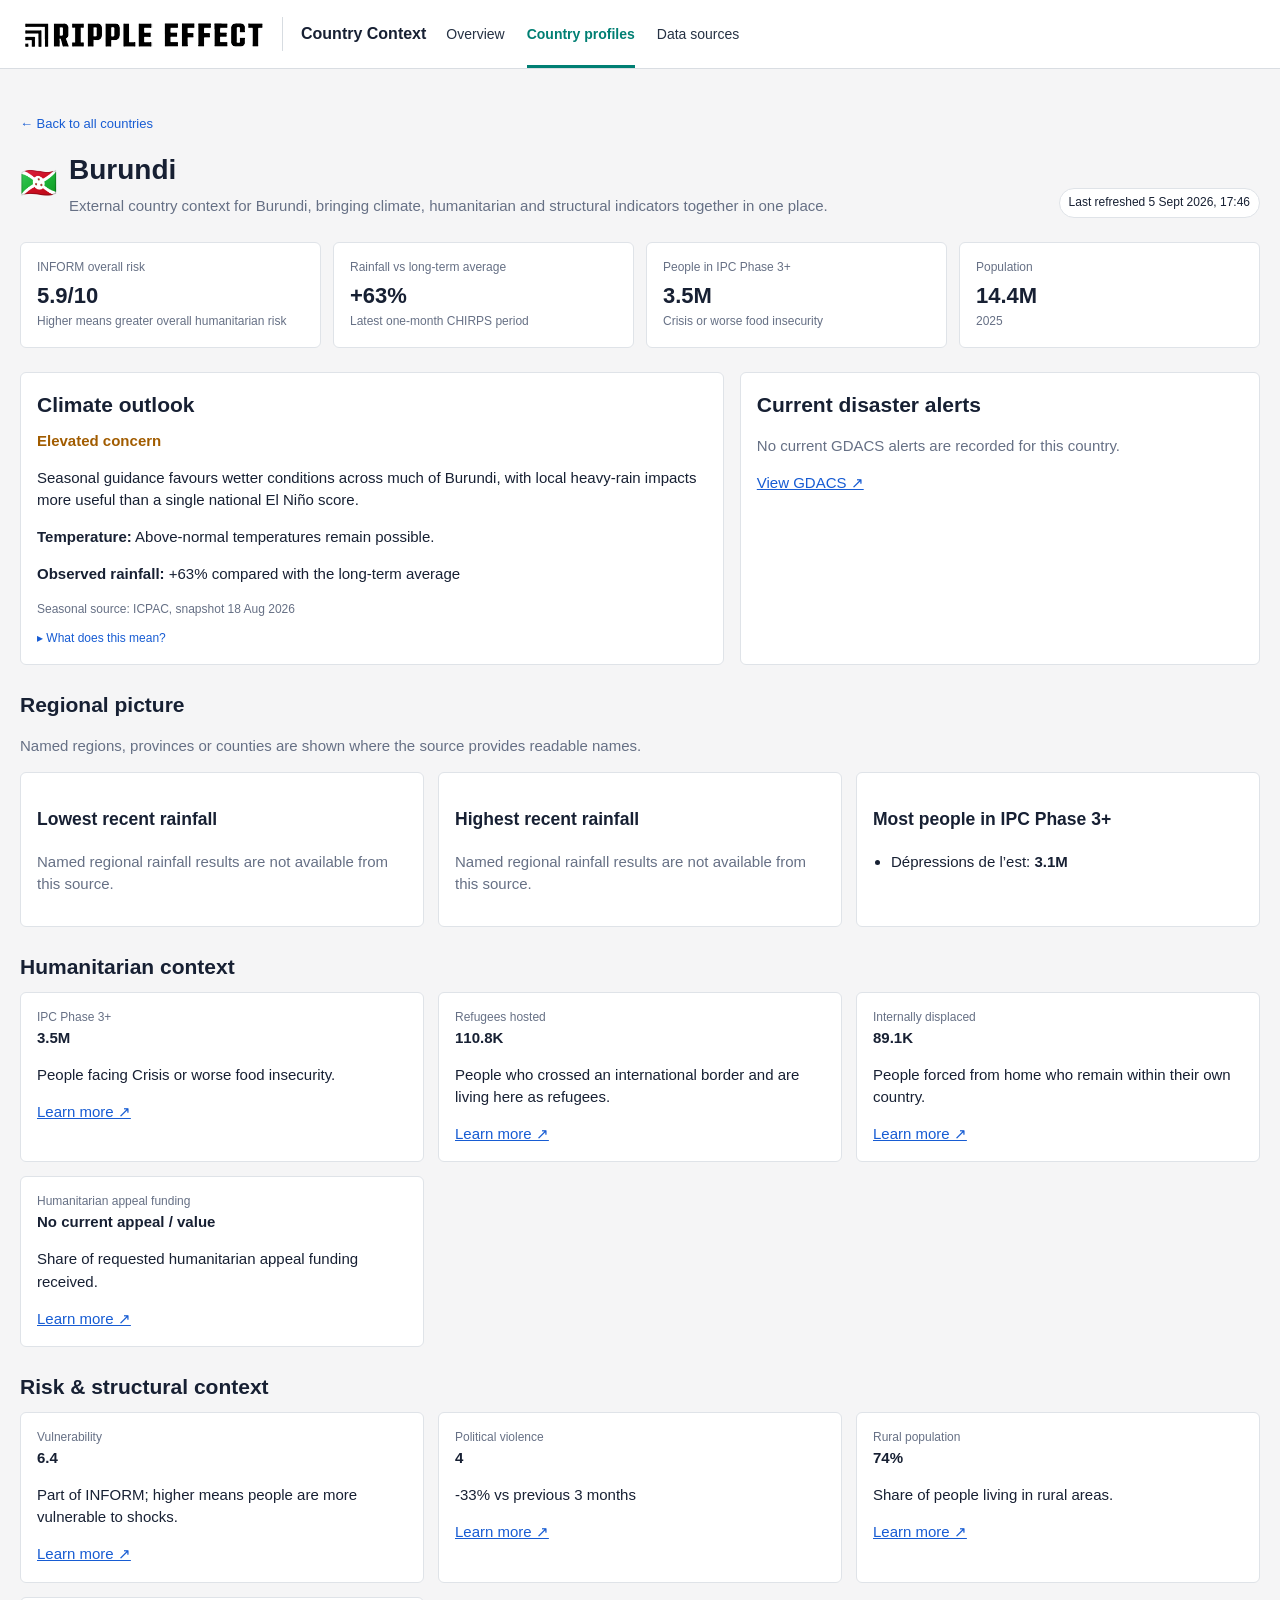
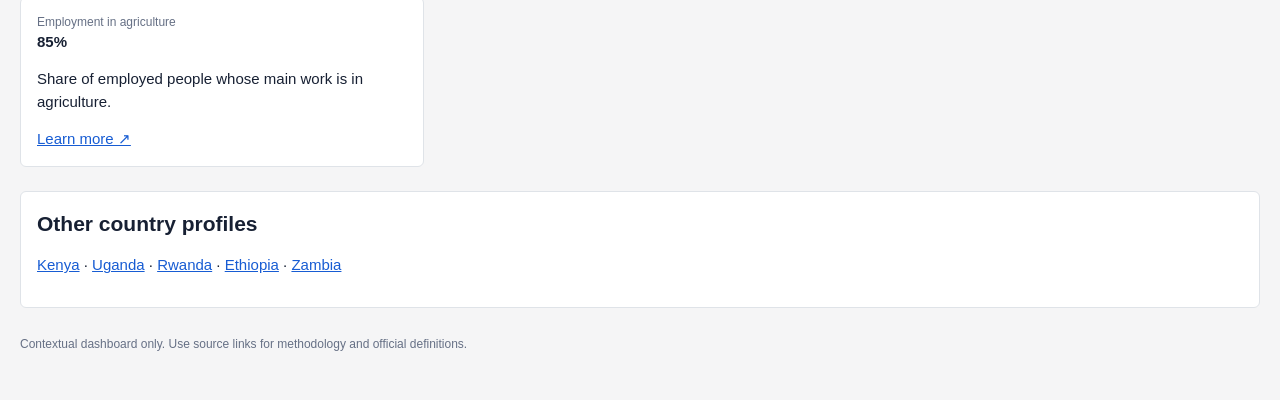
==== countries/burundi.html @ 2e43f129 "Add Burundi country profile" ====
<!doctype html><html lang="en"><head><meta charset="utf-8"><meta name="viewport" content="width=device-width,initial-scale=1"><title>Burundi · Ripple Effect Country Context</title><link rel="stylesheet" href="../assets/styles.css"><script src="../data/public-data.js"></script></head><body data-country="BDI"><header><div class="head"><img class="logo" src="../logo.svg" alt="Ripple Effect"><span class="divider"></span><span class="app-name">Country Context</span><nav><a href="../index.html">Overview</a><a class="active" href="../index.html#profiles">Country profiles</a><a href="../index.html#sources">Data sources</a></nav></div></header><main><p><a class="back" href="../index.html#profiles">← Back to all countries</a></p><section class="hero"><div class="profile-head"><span id="countryFlag" class="flag"></span><div><h1 id="countryName">Burundi</h1><p id="countryIntro" class="muted"></p></div></div><span class="pill" id="fresh"></span></section><section class="section"><div id="kpis" class="kpi-grid"></div></section><section class="section two-col"><div class="card"><h2>Climate outlook</h2><div id="climateSummary"></div></div><div class="card"><h2>Current disaster alerts</h2><div id="alerts"></div></div></section><section class="section"><h2>Regional picture</h2><p class="muted">Named regions, provinces or counties are shown where the source provides readable names.</p><div id="regional" class="grid"></div></section><section class="section"><h2>Humanitarian context</h2><div id="humanitarian" class="grid"></div></section><section class="section"><h2>Risk &amp; structural context</h2><div id="context" class="grid"></div></section><section class="section card"><h2>Other country profiles</h2><p id="otherCountries"></p></section><div class="foot">Contextual dashboard only. Use source links for methodology and official definitions.</div></main><script src="../assets/profile.js"></script></body></html>
---- assets/styles.css ----
:root{--teal:#007f73;--ink:#172033;--muted:#667085;--line:#dfe3e8;--bg:#f5f5f6;--card:#fff;--amber:#a15c00;--red:#b42318;--blue:#175cd3;--green:#067647}*{box-sizing:border-box}html{scroll-behavior:smooth}body{margin:0;font:15px/1.48 Arial,Helvetica,sans-serif;color:var(--ink);background:var(--bg)}a{color:var(--blue)}header{background:#fff;border-bottom:1px solid #d9dde2}.head{max-width:1280px;margin:auto;height:68px;padding:0 20px;display:flex;align-items:center;gap:16px}.logo{display:block;width:244px;height:32px;object-fit:contain}.app-name{font-weight:600;font-size:16px;white-space:nowrap}.divider{height:34px;width:1px;background:#d7dce1;margin:0 2px}nav{display:flex;align-self:stretch;gap:22px;margin-left:4px}nav a{display:flex;align-items:center;text-decoration:none;color:#263244;font-size:14px;border-bottom:3px solid transparent;padding-top:3px}nav a.active{color:var(--teal);border-bottom-color:var(--teal);font-weight:600}.spacer{flex:1}main{max-width:1280px;margin:0 auto;padding:28px 20px 36px}.hero{display:flex;justify-content:space-between;gap:18px;align-items:end;flex-wrap:wrap}.hero h1{margin:0;font-size:28px}.hero p{margin:.3rem 0 0}.muted{color:var(--muted)}.pill{display:inline-block;border:1px solid var(--line);border-radius:999px;padding:5px 9px;font-size:12px;background:#fff}.section{margin-top:24px}.section h2{margin:0 0 10px;font-size:21px}.filters{display:flex;gap:8px;flex-wrap:wrap;margin:16px 0}.filters button{border:1px solid #d3d8df;background:#fff;border-radius:5px;padding:8px 14px;cursor:pointer;color:#263244}.filters button.on{background:var(--teal);border-color:var(--teal);color:#fff}.table-wrap{overflow:auto;background:#fff;border:1px solid var(--line);border-radius:5px}table{width:100%;border-collapse:collapse;min-width:1080px}th,td{padding:12px 11px;border-bottom:1px solid var(--line);text-align:left;vertical-align:top}th{background:#f7f7f8;font-size:12px;text-transform:uppercase;letter-spacing:.025em;color:#475467}.metric{min-width:245px;font-weight:700}.small{font-size:12px;color:var(--muted);font-weight:400}.value{font-weight:700}.status-high{color:var(--red)}.status-elevated{color:var(--amber)}.status-moderate{color:#b54708}.status-low{color:var(--green)}.info-details{margin-top:5px;font-weight:400}.info-details summary{font-size:12px;color:var(--blue);cursor:pointer;list-style:none}.info-details summary::-webkit-details-marker{display:none}.info-details summary:before{content:'▸ '}.info-details[open] summary:before{content:'▾ '}.info-box{margin-top:7px;padding:9px 10px;background:#f8fafc;border-left:3px solid #98a2b3;font-size:12px;color:#475467;max-width:520px}.info-box p{margin:0 0 6px}.info-box p:last-child{margin-bottom:0}.info-box a{font-weight:600;text-decoration:none}.grid{display:grid;grid-template-columns:repeat(3,minmax(0,1fr));gap:14px}.card{background:var(--card);border:1px solid var(--line);border-radius:6px;padding:16px}.change-grid{display:grid;grid-template-columns:repeat(3,minmax(0,1fr));gap:10px}.change{border-left:4px solid var(--blue)}.change.high{border-left-color:var(--red)}.change.medium{border-left-color:var(--amber)}.climate-grid{display:grid;grid-template-columns:repeat(2,minmax(0,1fr));gap:14px}.country-card button{border:0;background:none;padding:0;color:var(--blue);font-weight:700;cursor:pointer}.detail{display:none;margin-top:12px;padding-top:12px;border-top:1px solid var(--line)}.detail.open{display:block}.regional-grid{display:grid;grid-template-columns:repeat(3,minmax(0,1fr));gap:12px;margin-top:12px}.regional-grid h4{font-size:13px;margin:0 0 6px;line-height:1.3}.regional-grid .small{line-height:1.55}.help{cursor:help;border-bottom:1px dotted #667085}.climate-help{margin-top:12px;padding-top:9px;border-top:1px solid var(--line);font-size:12px;color:var(--muted)}.climate-help summary{cursor:pointer;color:var(--blue);font-weight:700}.climate-help p{margin:7px 0}.climate-help a{font-weight:600;text-decoration:none}.source-table{font-size:13px}.source-table td:first-child{font-weight:600}.profile-links{display:grid;grid-template-columns:repeat(3,minmax(0,1fr));gap:12px}.profile-link{display:block;background:#fff;border:1px solid var(--line);border-radius:6px;padding:15px;text-decoration:none;color:var(--ink)}.profile-link:hover{border-color:#98a2b3}.profile-link strong{display:block;font-size:16px;margin-bottom:3px}.profile-head{display:flex;align-items:center;gap:12px}.flag{font-size:30px}.kpi-grid{display:grid;grid-template-columns:repeat(4,minmax(0,1fr));gap:12px}.kpi .label{font-size:12px;color:var(--muted);margin-bottom:4px}.kpi .big{font-size:22px;font-weight:700}.two-col{display:grid;grid-template-columns:1.15fr .85fr;gap:16px}.simple-list{margin:0;padding-left:18px}.simple-list li{margin:5px 0}.back{font-size:13px;text-decoration:none}.foot{margin:28px 0 10px;font-size:12px;color:var(--muted)}[hidden]{display:none!important}@media(max-width:900px){.head{height:auto;min-height:68px;flex-wrap:wrap;padding:12px 16px}.logo{width:205px;height:auto;max-width:60vw}.divider{display:none}.app-name{font-size:15px}nav{order:3;width:100%;height:36px;gap:16px}.grid,.change-grid,.climate-grid,.regional-grid,.profile-links,.kpi-grid,.two-col{grid-template-columns:1fr}main{padding:20px 14px}.table-wrap{border-radius:4px}.spacer{display:none}}
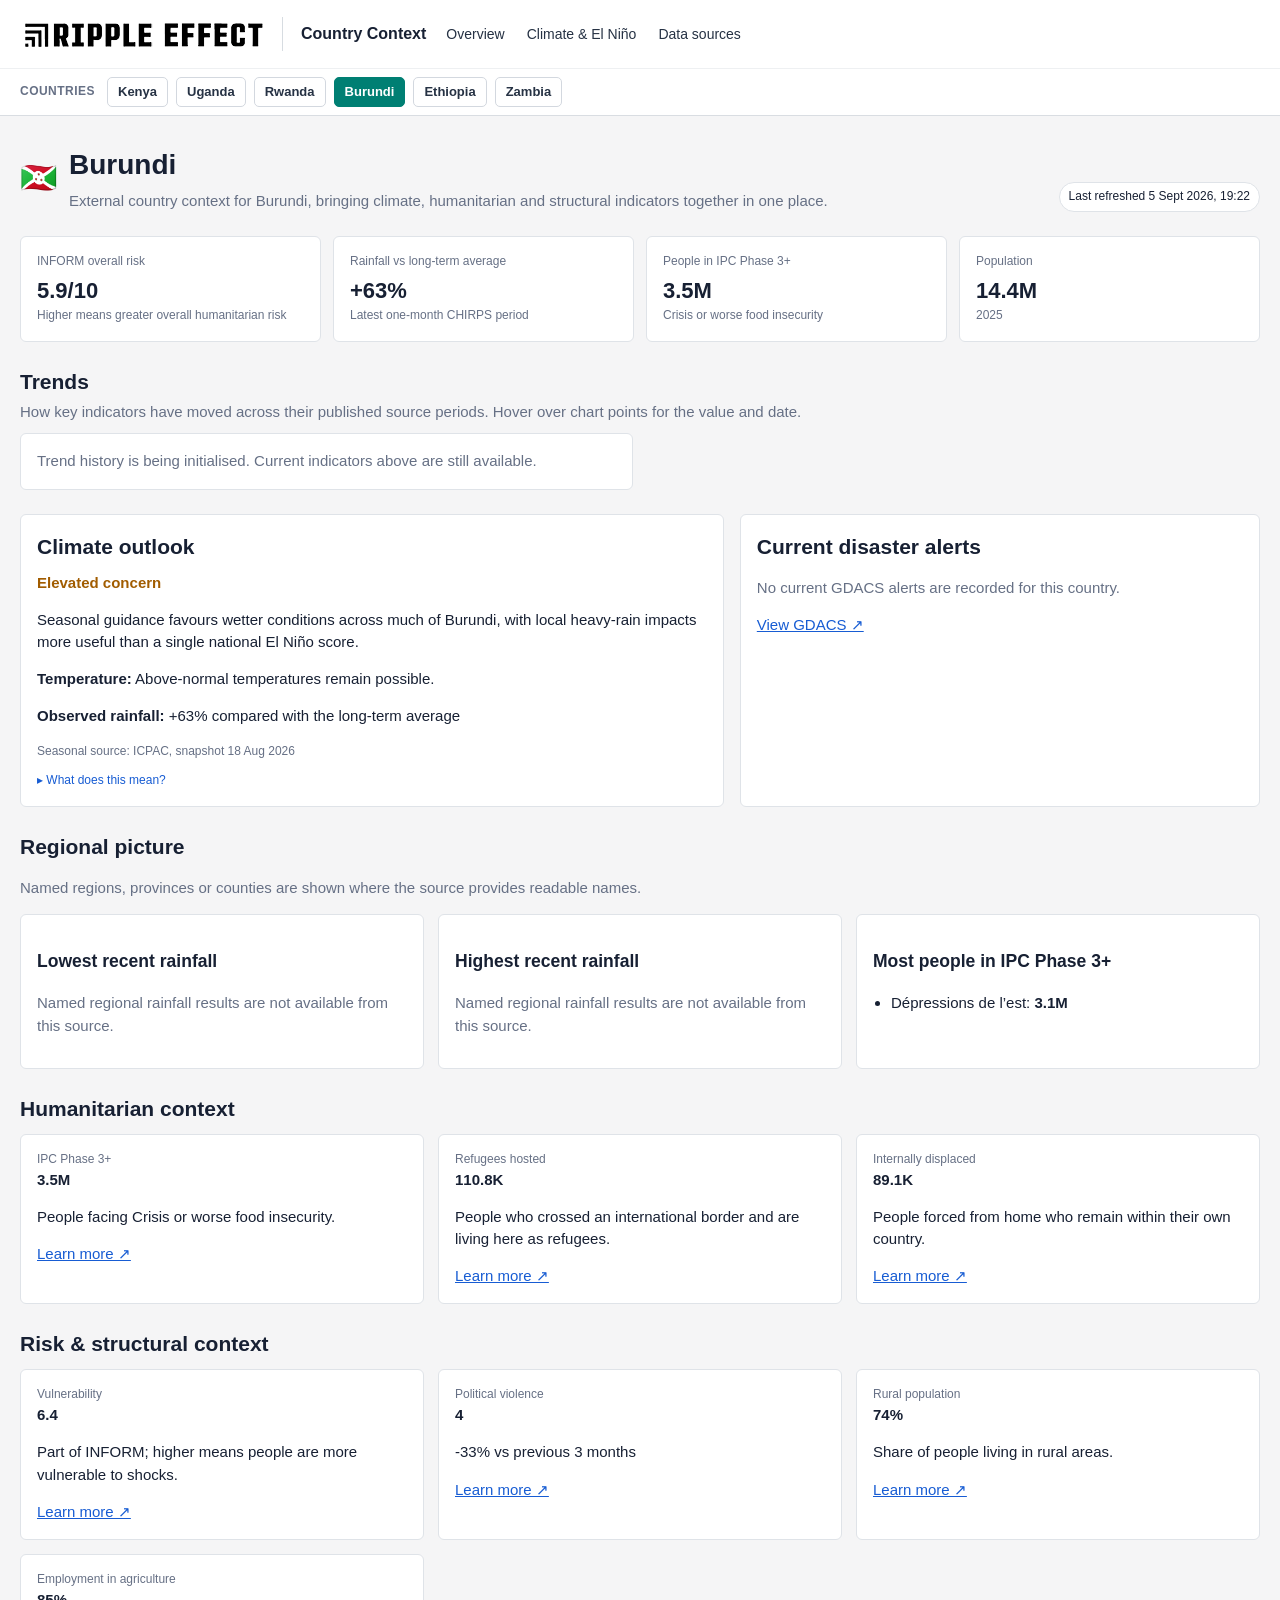
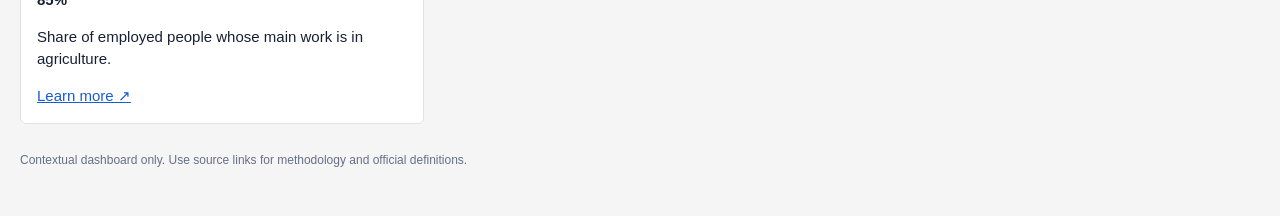
==== commit 62b8a24b: "Load trend charts on Burundi profile" ====
--- a/countries/burundi.html
+++ b/countries/burundi.html
@@ -1 +1 @@
-<!doctype html><html lang="en"><head><meta charset="utf-8"><meta name="viewport" content="width=device-width,initial-scale=1"><title>Burundi · Ripple Effect Country Context</title><link rel="stylesheet" href="../assets/styles.css"><script src="../data/public-data.js"></script></head><body data-country="BDI"><header><div class="head"><img class="logo" src="../logo.svg" alt="Ripple Effect"><span class="divider"></span><span class="app-name">Country Context</span><nav><a href="../index.html">Overview</a><a class="active" href="../index.html#profiles">Country profiles</a><a href="../index.html#sources">Data sources</a></nav></div></header><main><p><a class="back" href="../index.html#profiles">← Back to all countries</a></p><section class="hero"><div class="profile-head"><span id="countryFlag" class="flag"></span><div><h1 id="countryName">Burundi</h1><p id="countryIntro" class="muted"></p></div></div><span class="pill" id="fresh"></span></section><section class="section"><div id="kpis" class="kpi-grid"></div></section><section class="section two-col"><div class="card"><h2>Climate outlook</h2><div id="climateSummary"></div></div><div class="card"><h2>Current disaster alerts</h2><div id="alerts"></div></div></section><section class="section"><h2>Regional picture</h2><p class="muted">Named regions, provinces or counties are shown where the source provides readable names.</p><div id="regional" class="grid"></div></section><section class="section"><h2>Humanitarian context</h2><div id="humanitarian" class="grid"></div></section><section class="section"><h2>Risk &amp; structural context</h2><div id="context" class="grid"></div></section><section class="section card"><h2>Other country profiles</h2><p id="otherCountries"></p></section><div class="foot">Contextual dashboard only. Use source links for methodology and official definitions.</div></main><script src="../assets/profile.js"></script></body></html>+<!doctype html><html lang="en"><head><meta charset="utf-8"><meta name="viewport" content="width=device-width,initial-scale=1"><title>Burundi · Ripple Effect Country Context</title><link rel="stylesheet" href="../assets/styles.css"><script src="../data/public-data.js"></script></head><body data-country="BDI"><header><div class="head"><img class="logo" src="../logo.svg" alt="Ripple Effect"><span class="divider"></span><span class="app-name">Country Context</span><nav><a href="../index.html">Overview</a><a class="active" href="../index.html#profiles">Country profiles</a><a href="../index.html#sources">Data sources</a></nav></div></header><main><p><a class="back" href="../index.html#profiles">← Back to all countries</a></p><section class="hero"><div class="profile-head"><span id="countryFlag" class="flag"></span><div><h1 id="countryName">Burundi</h1><p id="countryIntro" class="muted"></p></div></div><span class="pill" id="fresh"></span></section><section class="section"><div id="kpis" class="kpi-grid"></div></section><section class="section two-col"><div class="card"><h2>Climate outlook</h2><div id="climateSummary"></div></div><div class="card"><h2>Current disaster alerts</h2><div id="alerts"></div></div></section><section class="section"><h2>Regional picture</h2><p class="muted">Named regions, provinces or counties are shown where the source provides readable names.</p><div id="regional" class="grid"></div></section><section class="section"><h2>Humanitarian context</h2><div id="humanitarian" class="grid"></div></section><section class="section"><h2>Risk &amp; structural context</h2><div id="context" class="grid"></div></section><section class="section card"><h2>Other country profiles</h2><p id="otherCountries"></p></section><div class="foot">Contextual dashboard only. Use source links for methodology and official definitions.</div></main><script src="../assets/profile.js"></script><script src="../assets/trends.js"></script></body></html>
--- a/assets/styles.css
+++ b/assets/styles.css
@@ -1 +1 @@
-:root{--teal:#007f73;--ink:#172033;--muted:#667085;--line:#dfe3e8;--bg:#f5f5f6;--card:#fff;--amber:#a15c00;--red:#b42318;--blue:#175cd3;--green:#067647}*{box-sizing:border-box}html{scroll-behavior:smooth}body{margin:0;font:15px/1.48 Arial,Helvetica,sans-serif;color:var(--ink);background:var(--bg)}a{color:var(--blue)}header{background:#fff;border-bottom:1px solid #d9dde2}.head{max-width:1280px;margin:auto;height:68px;padding:0 20px;display:flex;align-items:center;gap:16px}.logo{display:block;width:244px;height:32px;object-fit:contain}.app-name{font-weight:600;font-size:16px;white-space:nowrap}.divider{height:34px;width:1px;background:#d7dce1;margin:0 2px}nav{display:flex;align-self:stretch;gap:22px;margin-left:4px}nav a{display:flex;align-items:center;text-decoration:none;color:#263244;font-size:14px;border-bottom:3px solid transparent;padding-top:3px}nav a.active{color:var(--teal);border-bottom-color:var(--teal);font-weight:600}.spacer{flex:1}main{max-width:1280px;margin:0 auto;padding:28px 20px 36px}.hero{display:flex;justify-content:space-between;gap:18px;align-items:end;flex-wrap:wrap}.hero h1{margin:0;font-size:28px}.hero p{margin:.3rem 0 0}.muted{color:var(--muted)}.pill{display:inline-block;border:1px solid var(--line);border-radius:999px;padding:5px 9px;font-size:12px;background:#fff}.section{margin-top:24px}.section h2{margin:0 0 10px;font-size:21px}.filters{display:flex;gap:8px;flex-wrap:wrap;margin:16px 0}.filters button{border:1px solid #d3d8df;background:#fff;border-radius:5px;padding:8px 14px;cursor:pointer;color:#263244}.filters button.on{background:var(--teal);border-color:var(--teal);color:#fff}.table-wrap{overflow:auto;background:#fff;border:1px solid var(--line);border-radius:5px}table{width:100%;border-collapse:collapse;min-width:1080px}th,td{padding:12px 11px;border-bottom:1px solid var(--line);text-align:left;vertical-align:top}th{background:#f7f7f8;font-size:12px;text-transform:uppercase;letter-spacing:.025em;color:#475467}.metric{min-width:245px;font-weight:700}.small{font-size:12px;color:var(--muted);font-weight:400}.value{font-weight:700}.status-high{color:var(--red)}.status-elevated{color:var(--amber)}.status-moderate{color:#b54708}.status-low{color:var(--green)}.info-details{margin-top:5px;font-weight:400}.info-details summary{font-size:12px;color:var(--blue);cursor:pointer;list-style:none}.info-details summary::-webkit-details-marker{display:none}.info-details summary:before{content:'▸ '}.info-details[open] summary:before{content:'▾ '}.info-box{margin-top:7px;padding:9px 10px;background:#f8fafc;border-left:3px solid #98a2b3;font-size:12px;color:#475467;max-width:520px}.info-box p{margin:0 0 6px}.info-box p:last-child{margin-bottom:0}.info-box a{font-weight:600;text-decoration:none}.grid{display:grid;grid-template-columns:repeat(3,minmax(0,1fr));gap:14px}.card{background:var(--card);border:1px solid var(--line);border-radius:6px;padding:16px}.change-grid{display:grid;grid-template-columns:repeat(3,minmax(0,1fr));gap:10px}.change{border-left:4px solid var(--blue)}.change.high{border-left-color:var(--red)}.change.medium{border-left-color:var(--amber)}.climate-grid{display:grid;grid-template-columns:repeat(2,minmax(0,1fr));gap:14px}.country-card button{border:0;background:none;padding:0;color:var(--blue);font-weight:700;cursor:pointer}.detail{display:none;margin-top:12px;padding-top:12px;border-top:1px solid var(--line)}.detail.open{display:block}.regional-grid{display:grid;grid-template-columns:repeat(3,minmax(0,1fr));gap:12px;margin-top:12px}.regional-grid h4{font-size:13px;margin:0 0 6px;line-height:1.3}.regional-grid .small{line-height:1.55}.help{cursor:help;border-bottom:1px dotted #667085}.climate-help{margin-top:12px;padding-top:9px;border-top:1px solid var(--line);font-size:12px;color:var(--muted)}.climate-help summary{cursor:pointer;color:var(--blue);font-weight:700}.climate-help p{margin:7px 0}.climate-help a{font-weight:600;text-decoration:none}.source-table{font-size:13px}.source-table td:first-child{font-weight:600}.profile-links{display:grid;grid-template-columns:repeat(3,minmax(0,1fr));gap:12px}.profile-link{display:block;background:#fff;border:1px solid var(--line);border-radius:6px;padding:15px;text-decoration:none;color:var(--ink)}.profile-link:hover{border-color:#98a2b3}.profile-link strong{display:block;font-size:16px;margin-bottom:3px}.profile-head{display:flex;align-items:center;gap:12px}.flag{font-size:30px}.kpi-grid{display:grid;grid-template-columns:repeat(4,minmax(0,1fr));gap:12px}.kpi .label{font-size:12px;color:var(--muted);margin-bottom:4px}.kpi .big{font-size:22px;font-weight:700}.two-col{display:grid;grid-template-columns:1.15fr .85fr;gap:16px}.simple-list{margin:0;padding-left:18px}.simple-list li{margin:5px 0}.back{font-size:13px;text-decoration:none}.foot{margin:28px 0 10px;font-size:12px;color:var(--muted)}[hidden]{display:none!important}@media(max-width:900px){.head{height:auto;min-height:68px;flex-wrap:wrap;padding:12px 16px}.logo{width:205px;height:auto;max-width:60vw}.divider{display:none}.app-name{font-size:15px}nav{order:3;width:100%;height:36px;gap:16px}.grid,.change-grid,.climate-grid,.regional-grid,.profile-links,.kpi-grid,.two-col{grid-template-columns:1fr}main{padding:20px 14px}.table-wrap{border-radius:4px}.spacer{display:none}}+:root{--teal:#007f73;--ink:#172033;--muted:#667085;--line:#dfe3e8;--bg:#f5f5f6;--card:#fff;--amber:#a15c00;--red:#b42318;--blue:#175cd3;--green:#067647}*{box-sizing:border-box}html{scroll-behavior:smooth}body{margin:0;font:15px/1.48 Arial,Helvetica,sans-serif;color:var(--ink);background:var(--bg)}a{color:var(--blue)}header{background:#fff;border-bottom:1px solid #d9dde2}.head{max-width:1280px;margin:auto;height:68px;padding:0 20px;display:flex;align-items:center;gap:16px}.logo{display:block;width:244px;height:32px;object-fit:contain}.app-name{font-weight:600;font-size:16px;white-space:nowrap}.divider{height:34px;width:1px;background:#d7dce1;margin:0 2px}nav{display:flex;align-self:stretch;gap:22px;margin-left:4px}nav a{display:flex;align-items:center;text-decoration:none;color:#263244;font-size:14px;border-bottom:3px solid transparent;padding-top:3px}nav a.active{color:var(--teal);border-bottom-color:var(--teal);font-weight:600}.spacer{flex:1}main{max-width:1280px;margin:0 auto;padding:28px 20px 36px}.hero{display:flex;justify-content:space-between;gap:18px;align-items:end;flex-wrap:wrap}.hero h1{margin:0;font-size:28px}.hero p{margin:.3rem 0 0}.muted{color:var(--muted)}.pill{display:inline-block;border:1px solid var(--line);border-radius:999px;padding:5px 9px;font-size:12px;background:#fff}.country-subnav{display:flex;align-items:center;gap:8px;flex-wrap:wrap;margin:18px 0 2px;padding:10px 12px;background:#fff;border:1px solid var(--line);border-radius:6px}.country-subnav-label{font-size:12px;font-weight:700;text-transform:uppercase;letter-spacing:.04em;color:#667085;margin-right:2px}.country-subnav a{display:inline-flex;align-items:center;padding:7px 10px;border:1px solid #d3d8df;border-radius:5px;background:#fff;color:#263244;text-decoration:none;font-size:13px;font-weight:600}.country-subnav a:hover,.country-subnav a:focus{border-color:var(--teal);color:var(--teal)}.country-subnav a.active{background:var(--teal);border-color:var(--teal);color:#fff}.country-table-link{color:#475467;text-decoration:none}.country-table-link:hover,.country-table-link:focus{color:var(--teal);text-decoration:underline}.section{margin-top:24px}.section h2{margin:0 0 10px;font-size:21px}.filters{display:flex;gap:8px;flex-wrap:wrap;margin:16px 0}.filters button{border:1px solid #d3d8df;background:#fff;border-radius:5px;padding:8px 14px;cursor:pointer;color:#263244}.filters button.on{background:var(--teal);border-color:var(--teal);color:#fff}.table-wrap{overflow:auto;background:#fff;border:1px solid var(--line);border-radius:5px}table{width:100%;border-collapse:collapse;min-width:1080px}th,td{padding:12px 11px;border-bottom:1px solid var(--line);text-align:left;vertical-align:top}th{background:#f7f7f8;font-size:12px;text-transform:uppercase;letter-spacing:.025em;color:#475467}.metric{min-width:245px;font-weight:700}.small{font-size:12px;color:var(--muted);font-weight:400}.value{font-weight:700}.status-high{color:var(--red)}.status-elevated{color:var(--amber)}.status-moderate{color:#b54708}.status-low{color:var(--green)}.info-details{margin-top:5px;font-weight:400}.info-details summary{font-size:12px;color:var(--blue);cursor:pointer;list-style:none}.info-details summary::-webkit-details-marker{display:none}.info-details summary:before{content:'▸ '}.info-details[open] summary:before{content:'▾ '}.info-box{margin-top:7px;padding:9px 10px;background:#f8fafc;border-left:3px solid #98a2b3;font-size:12px;color:#475467;max-width:520px}.info-box p{margin:0 0 6px}.info-box p:last-child{margin-bottom:0}.info-box a{font-weight:600;text-decoration:none}.grid{display:grid;grid-template-columns:repeat(3,minmax(0,1fr));gap:14px}.card{background:var(--card);border:1px solid var(--line);border-radius:6px;padding:16px}.change-grid{display:grid;grid-template-columns:repeat(3,minmax(0,1fr));gap:10px}.change{border-left:4px solid var(--blue)}.change.high{border-left-color:var(--red)}.change.medium{border-left-color:var(--amber)}.climate-grid{display:grid;grid-template-columns:repeat(2,minmax(0,1fr));gap:14px}.country-card button{border:0;background:none;padding:0;color:var(--blue);font-weight:700;cursor:pointer}.detail{display:none;margin-top:12px;padding-top:12px;border-top:1px solid var(--line)}.detail.open{display:block}.regional-grid{display:grid;grid-template-columns:repeat(3,minmax(0,1fr));gap:12px;margin-top:12px}.regional-grid h4{font-size:13px;margin:0 0 6px;line-height:1.3}.regional-grid .small{line-height:1.55}.help{cursor:help;border-bottom:1px dotted #667085}.climate-help{margin-top:12px;padding-top:9px;border-top:1px solid var(--line);font-size:12px;color:var(--muted)}.climate-help summary{cursor:pointer;color:var(--blue);font-weight:700}.climate-help p{margin:7px 0}.climate-help a{font-weight:600;text-decoration:none}.source-table{font-size:13px}.source-table td:first-child{font-weight:600}.profile-links{display:grid;grid-template-columns:repeat(3,minmax(0,1fr));gap:12px}.profile-link{display:block;background:#fff;border:1px solid var(--line);border-radius:6px;padding:15px;text-decoration:none;color:var(--ink)}.profile-link:hover{border-color:#98a2b3}.profile-link strong{display:block;font-size:16px;margin-bottom:3px}.profile-head{display:flex;align-items:center;gap:12px}.flag{font-size:30px}.kpi-grid{display:grid;grid-template-columns:repeat(4,minmax(0,1fr));gap:12px}.kpi .label{font-size:12px;color:var(--muted);margin-bottom:4px}.kpi .big{font-size:22px;font-weight:700}.two-col{display:grid;grid-template-columns:1.15fr .85fr;gap:16px}.simple-list{margin:0;padding-left:18px}.simple-list li{margin:5px 0}.alert-item+.alert-item{margin-top:8px}.alert-link{font-weight:700;text-decoration:underline;text-decoration-thickness:1px;text-underline-offset:2px}.alert-link:hover,.alert-link:focus{color:var(--teal)}.alert-list .small{margin-top:2px}.back{font-size:13px;text-decoration:none}.foot{margin:28px 0 10px;font-size:12px;color:var(--muted)}[hidden]{display:none!important}@media(max-width:900px){.head{height:auto;min-height:68px;flex-wrap:wrap;padding:12px 16px}.logo{width:205px;height:auto;max-width:60vw}.divider{display:none}.app-name{font-size:15px}nav{order:3;width:100%;height:36px;gap:16px}.country-subnav{order:initial;width:100%;height:auto;margin-top:14px}.country-subnav-label{width:100%;margin-bottom:2px}.grid,.change-grid,.climate-grid,.regional-grid,.profile-links,.kpi-grid,.two-col{grid-template-columns:1fr}main{padding:20px 14px}.table-wrap{border-radius:4px}.spacer{display:none}}
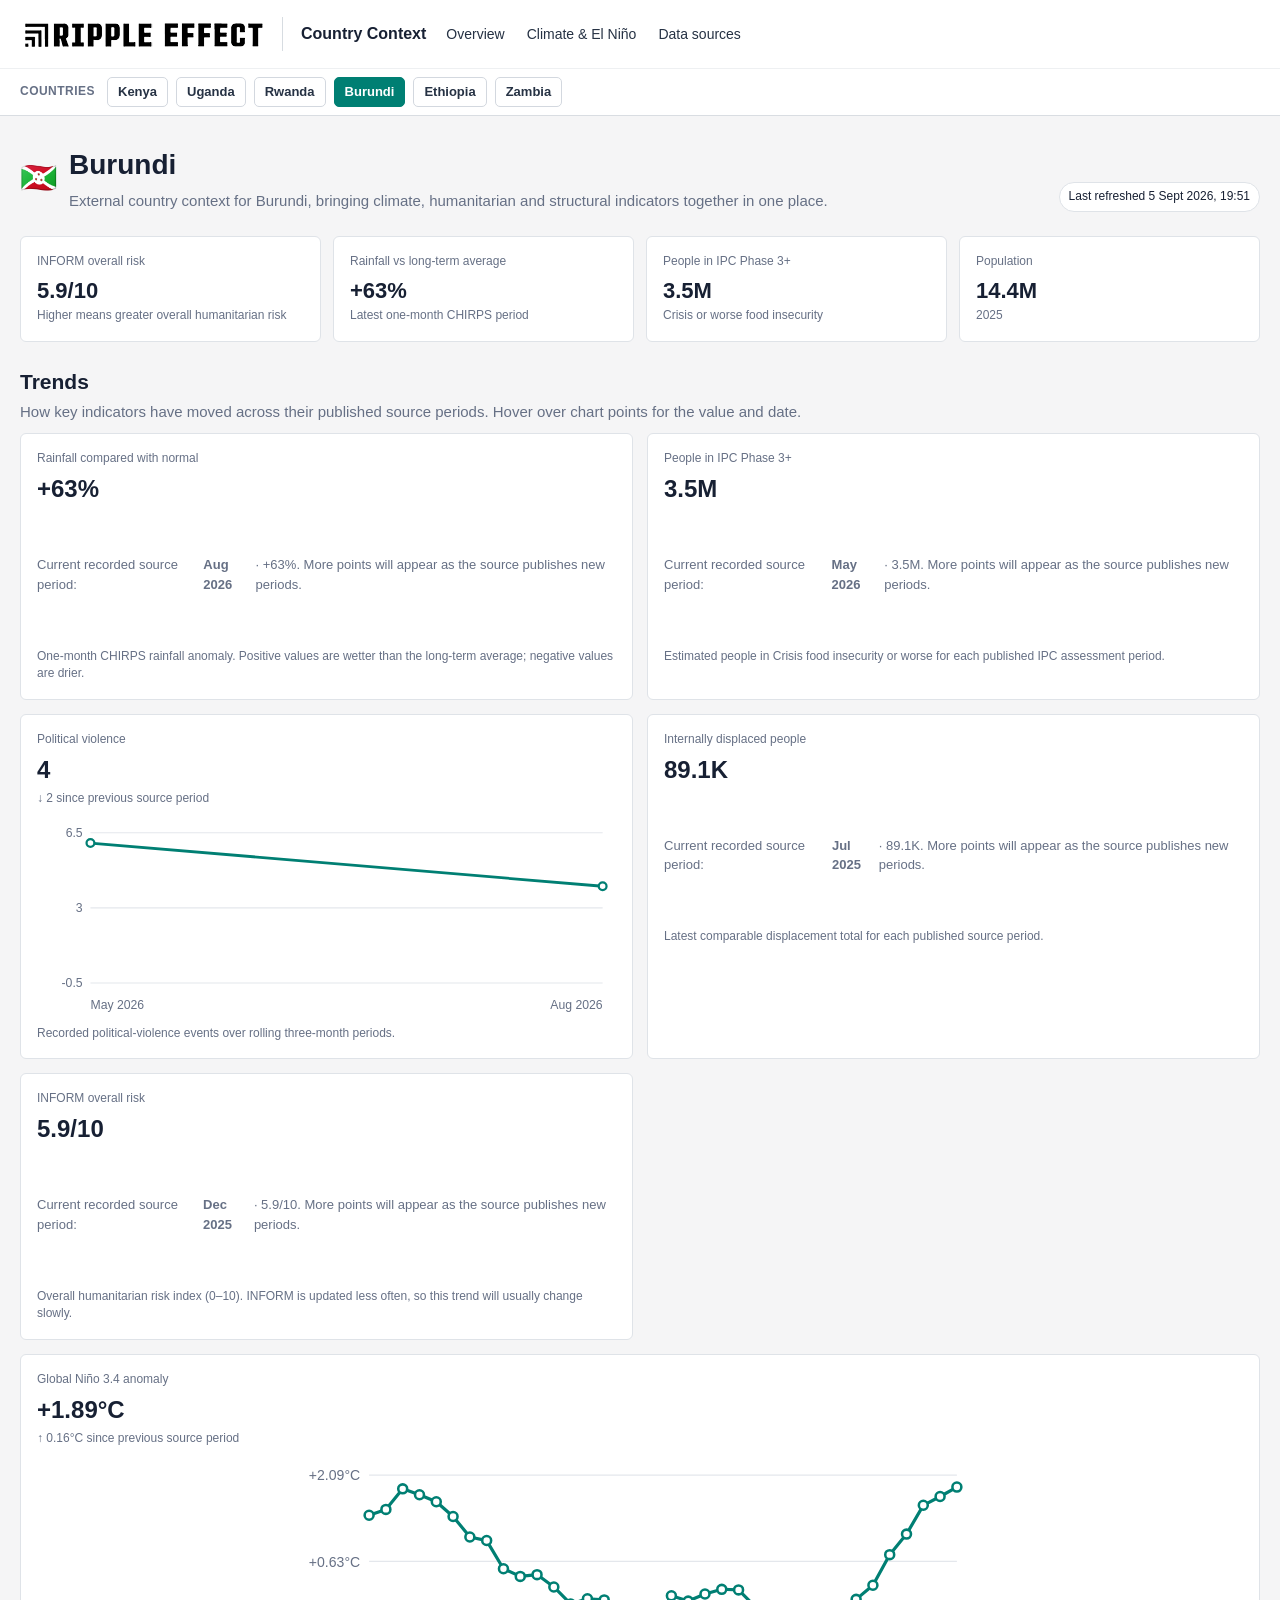
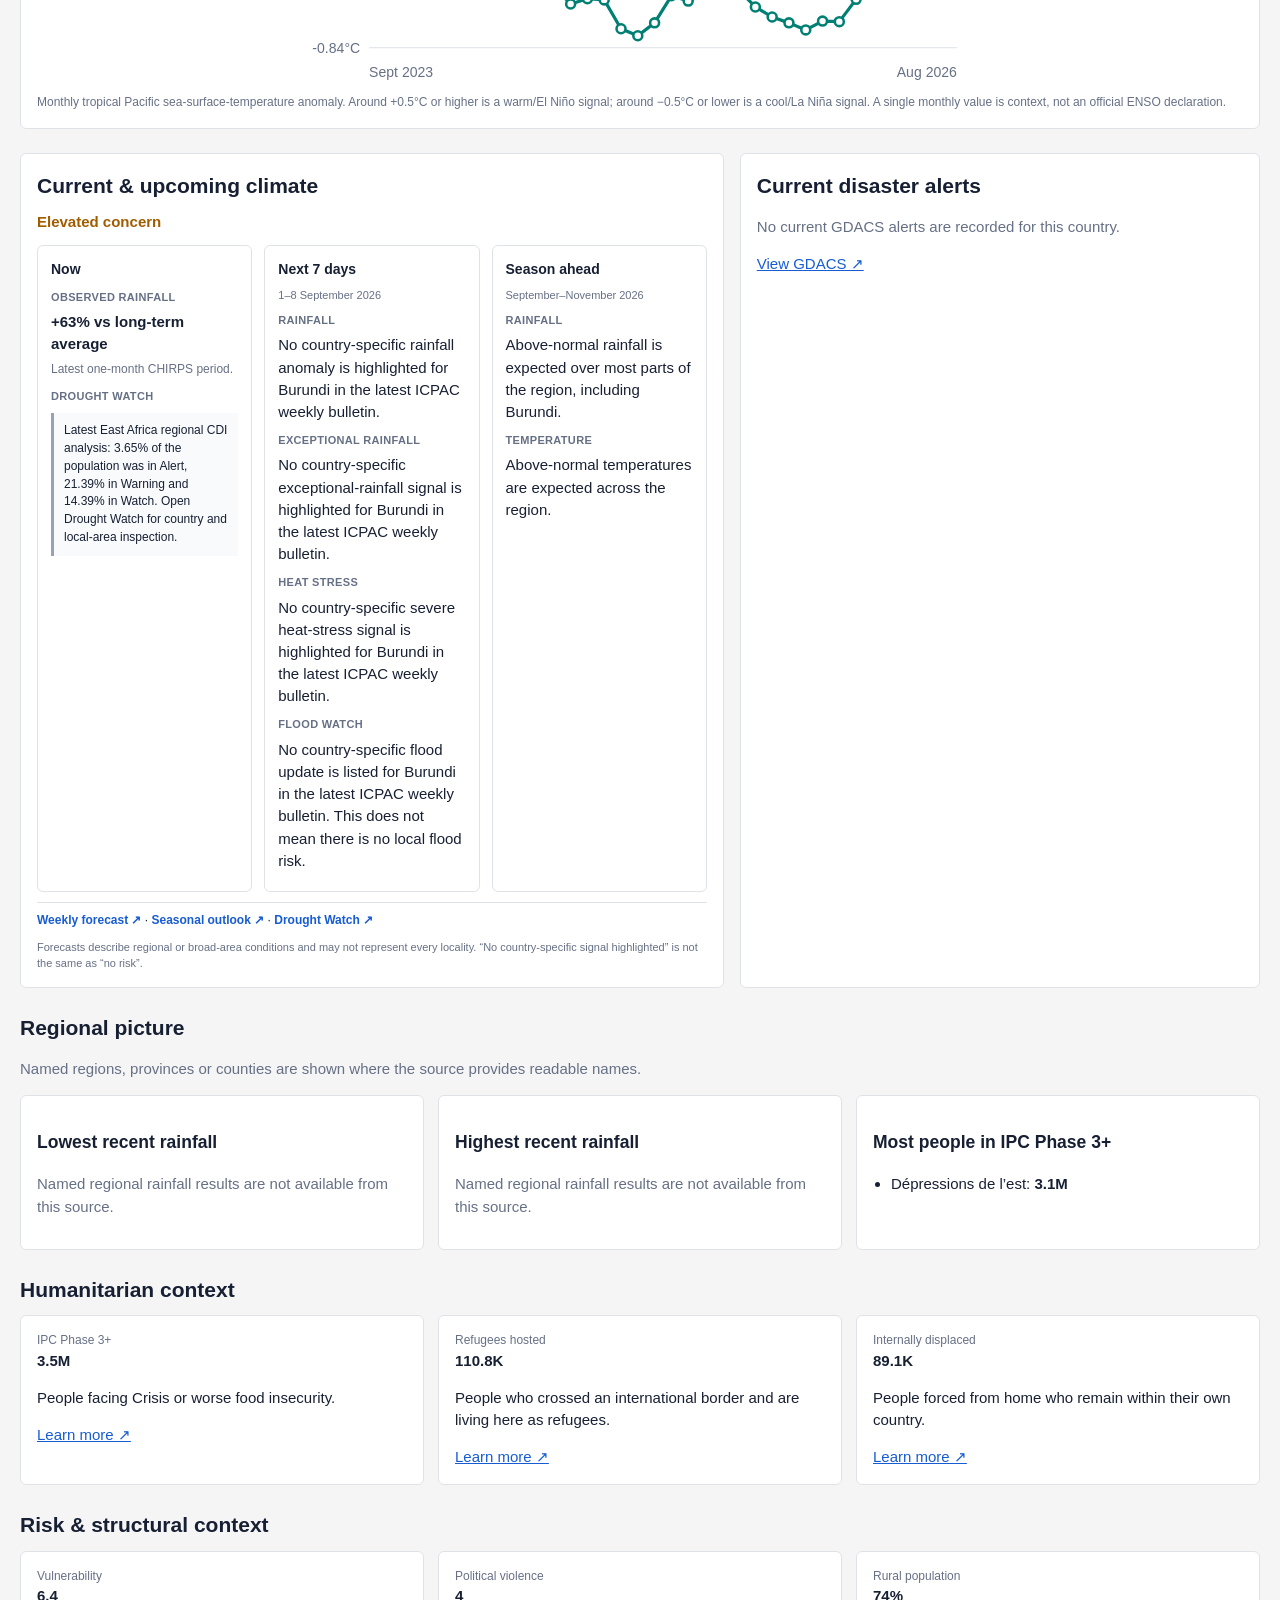
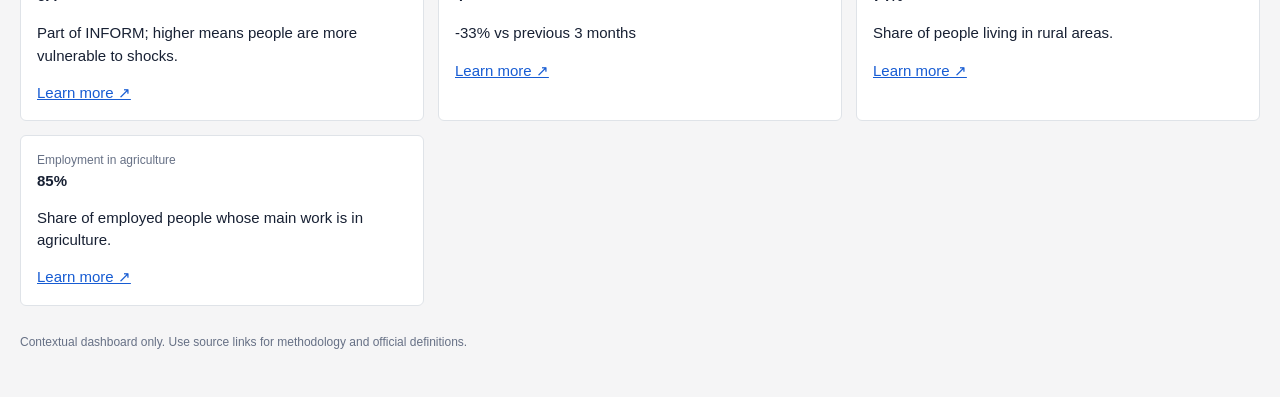
==== commit b1822866: "Load forward climate view on Burundi profile" ====
--- a/countries/burundi.html
+++ b/countries/burundi.html
@@ -1 +1 @@
-<!doctype html><html lang="en"><head><meta charset="utf-8"><meta name="viewport" content="width=device-width,initial-scale=1"><title>Burundi · Ripple Effect Country Context</title><link rel="stylesheet" href="../assets/styles.css"><script src="../data/public-data.js"></script></head><body data-country="BDI"><header><div class="head"><img class="logo" src="../logo.svg" alt="Ripple Effect"><span class="divider"></span><span class="app-name">Country Context</span><nav><a href="../index.html">Overview</a><a class="active" href="../index.html#profiles">Country profiles</a><a href="../index.html#sources">Data sources</a></nav></div></header><main><p><a class="back" href="../index.html#profiles">← Back to all countries</a></p><section class="hero"><div class="profile-head"><span id="countryFlag" class="flag"></span><div><h1 id="countryName">Burundi</h1><p id="countryIntro" class="muted"></p></div></div><span class="pill" id="fresh"></span></section><section class="section"><div id="kpis" class="kpi-grid"></div></section><section class="section two-col"><div class="card"><h2>Climate outlook</h2><div id="climateSummary"></div></div><div class="card"><h2>Current disaster alerts</h2><div id="alerts"></div></div></section><section class="section"><h2>Regional picture</h2><p class="muted">Named regions, provinces or counties are shown where the source provides readable names.</p><div id="regional" class="grid"></div></section><section class="section"><h2>Humanitarian context</h2><div id="humanitarian" class="grid"></div></section><section class="section"><h2>Risk &amp; structural context</h2><div id="context" class="grid"></div></section><section class="section card"><h2>Other country profiles</h2><p id="otherCountries"></p></section><div class="foot">Contextual dashboard only. Use source links for methodology and official definitions.</div></main><script src="../assets/profile.js"></script><script src="../assets/trends.js"></script></body></html>+<!doctype html><html lang="en"><head><meta charset="utf-8"><meta name="viewport" content="width=device-width,initial-scale=1"><title>Burundi · Ripple Effect Country Context</title><link rel="stylesheet" href="../assets/styles.css"><script src="../data/public-data.js"></script></head><body data-country="BDI"><header><div class="head"><img class="logo" src="../logo.svg" alt="Ripple Effect"><span class="divider"></span><span class="app-name">Country Context</span><nav><a href="../index.html">Overview</a><a class="active" href="../index.html#profiles">Country profiles</a><a href="../index.html#sources">Data sources</a></nav></div></header><main><p><a class="back" href="../index.html#profiles">← Back to all countries</a></p><section class="hero"><div class="profile-head"><span id="countryFlag" class="flag"></span><div><h1 id="countryName">Burundi</h1><p id="countryIntro" class="muted"></p></div></div><span class="pill" id="fresh"></span></section><section class="section"><div id="kpis" class="kpi-grid"></div></section><section class="section two-col"><div class="card"><h2>Climate outlook</h2><div id="climateSummary"></div></div><div class="card"><h2>Current disaster alerts</h2><div id="alerts"></div></div></section><section class="section"><h2>Regional picture</h2><p class="muted">Named regions, provinces or counties are shown where the source provides readable names.</p><div id="regional" class="grid"></div></section><section class="section"><h2>Humanitarian context</h2><div id="humanitarian" class="grid"></div></section><section class="section"><h2>Risk &amp; structural context</h2><div id="context" class="grid"></div></section><section class="section card"><h2>Other country profiles</h2><p id="otherCountries"></p></section><div class="foot">Contextual dashboard only. Use source links for methodology and official definitions.</div></main><script src="../assets/profile.js"></script><script src="../assets/climate-forward.js"></script><script src="../assets/trends.js"></script></body></html>
